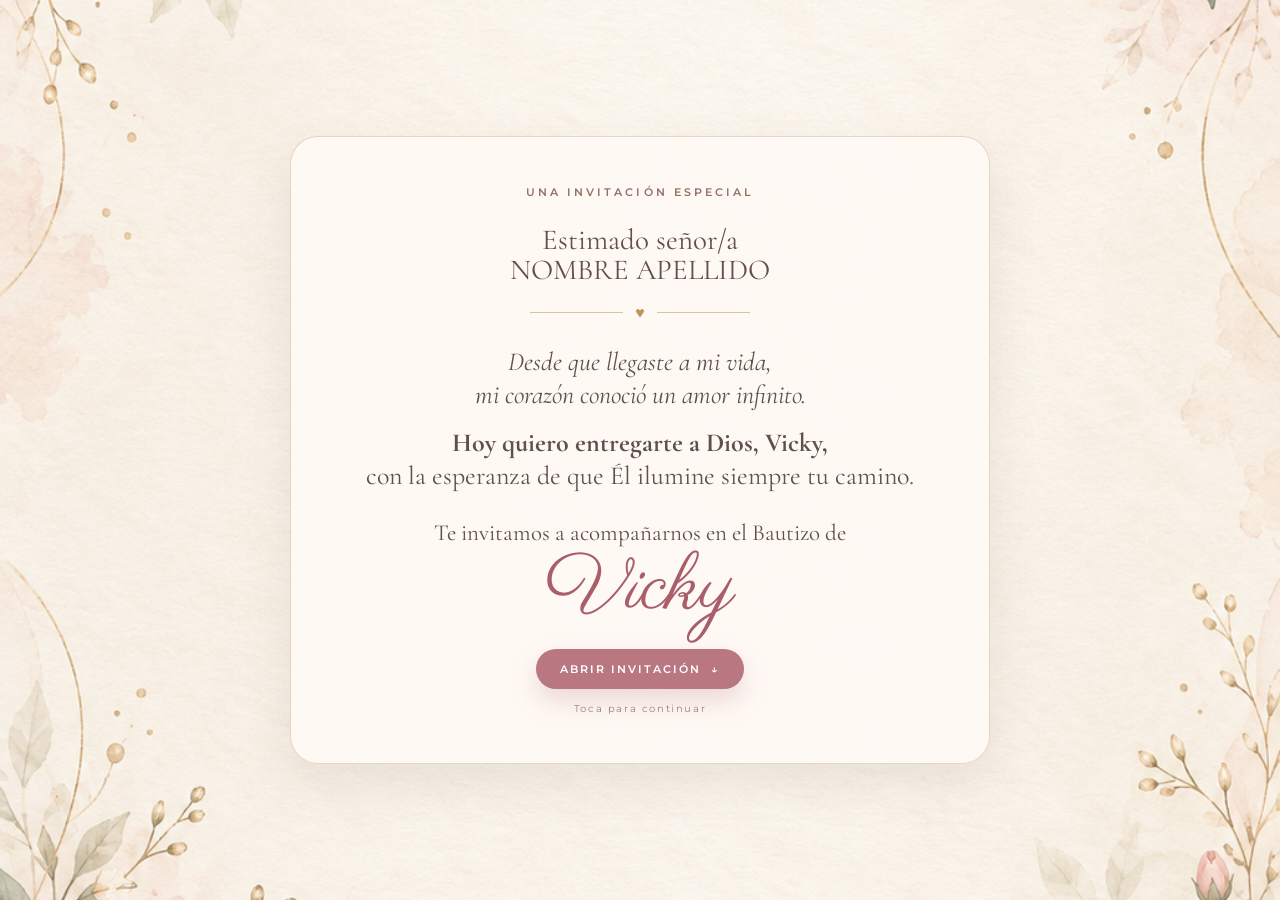
==== index.html @ c5d6d27b "Add files via upload" ====
<!DOCTYPE html>
<html lang="es">
<head>
  <meta charset="UTF-8" />
  <meta name="viewport" content="width=device-width, initial-scale=1, viewport-fit=cover" />
  <meta name="theme-color" content="#fbf7f2" />
  <meta name="description" content="Invitación digital al bautizo de Vicky" />
  <title>Bautizo de Vicky</title>
  <link rel="preconnect" href="https://fonts.googleapis.com">
  <link rel="preconnect" href="https://fonts.gstatic.com" crossorigin>
  <link href="https://fonts.googleapis.com/css2?family=Cormorant+Garamond:wght@400;500;600;700&family=Montserrat:wght@400;500;600&family=Parisienne&display=swap" rel="stylesheet">
  <link rel="stylesheet" href="styles.css" />
</head>
<body>
  <div class="opening" id="opening">
    <div class="opening__card">
      <p class="eyebrow">UNA INVITACIÓN ESPECIAL</p>
      <p class="opening__recipient"><span id="greeting">Estimado señor/a</span><br><span id="recipientName">NOMBRE APELLIDO</span></p>
      <div class="opening__divider"><span></span><b>♥</b><span></span></div>
      <p class="opening__quote opening__quote--italic">Desde que llegaste a mi vida,<br>mi corazón conoció un amor infinito.</p>
      <p class="opening__quote"><strong>Hoy quiero entregarte a Dios, Vicky,</strong><br>con la esperanza de que Él ilumine siempre tu camino.</p>
      <p class="opening__invite">Te invitamos a acompañarnos en el Bautizo de</p>
      <h1 class="script opening__name">Vicky</h1>
      <button id="openInvite" class="primary-btn">ABRIR INVITACIÓN <span>↓</span></button>
      <p class="opening__hint">Toca para continuar</p>
    </div>
  </div>

  <div class="page is-hidden" id="page" aria-hidden="true">
    <section class="hero section-bg section-bg--one">
      <div class="hero__inner">
        <div class="hero__copy reveal">
          <p class="eyebrow">UN MOMENTO · LLENO DE AMOR</p>
          <h2 class="script hero__name">Vicky</h2>
          <div class="ornament-line"><span></span><b>SU BAUTIZO</b><span></span></div>
          <div class="hero__message">
            <p class="hero__poem hero__poem--italic">La vida está hecha de pequeños instantes,<br>pero algunos se quedan para siempre en el corazón.</p>
            <p class="hero__poem">Hoy queremos guardar uno de ellos junto a las personas<br class="desktop-only"> que hacen más bonito nuestro camino.</p>
            <p class="hero__poem hero__poem--strong"><strong>Acompáñanos a</strong> ser parte de un recuerdo que atesoraremos toda la vida.</p>
          </div>
          <a class="text-link" href="#evento">DESCUBRIR LA INVITACIÓN <span>↓</span></a>
        </div>
        <div class="hero__photo reveal reveal--delay">
          <div class="hero__photo-frame">
            <img src="assets/vicky.png" alt="Vicky" />
          </div>
          <div class="hero__ring" aria-hidden="true"></div>
        </div>
      </div>
    </section>

    <section id="evento" class="section date-section reveal">
      <div class="date-grid">
        <div class="date-panel">
          <p class="eyebrow">FECHA DEL EVENTO</p>
          <p class="date-weekday">SÁBADO</p>
          <div class="date-number">19</div>
          <p class="date-month">SEPTIEMBRE 2026</p>
        </div>
        <div class="date-separator" aria-hidden="true"></div>
        <div class="date-panel date-panel--time">
          <p class="eyebrow">HORA</p>
          <p class="date-weekday">A LAS</p>
          <div class="time-number">15:30</div>
          <p class="date-month">HORAS</p>
        </div>
        <div class="faith-note">
          <div class="dove" aria-hidden="true">✦</div>
          <p>UN DÍA PARA CELEBRAR</p>
          <span>su llegada a la fe</span>
        </div>
      </div>
    </section>

    <section class="section locations reveal">
      <div class="section-heading">
        <p class="eyebrow">EL MOMENTO</p>
        <h2 class="script section-script">Con cariño</h2>
      </div>
      <div class="location-grid">
        <article class="info-card">
          <div class="card-icon">⌂</div>
          <p class="eyebrow">CEREMONIA</p>
          <h3>Iglesia Católica Santa Anita - Barrionuevo</h3>
          <p>Barrionuevo, Av Serapio Japerabi</p>
          <a class="soft-btn" href="https://maps.app.goo.gl/tLtWJHdhfMeu6ynH6" target="_blank" rel="noopener noreferrer">VER EN MAPS ↗</a>
        </article>
        <article class="info-card">
          <div class="card-icon">✧</div>
          <p class="eyebrow">RECEPCIÓN</p>
          <h3>Recepciones Abigail</h3>
          <p>Av. Mariscal Sucre y Caranqui Oe6-110</p>
          <a class="soft-btn" href="https://maps.app.goo.gl/ReAGVzxAZia5ZcjC8" target="_blank" rel="noopener noreferrer">VER EN MAPS ↗</a>
        </article>
      </div>
    </section>

    <section class="section family section-bg section-bg--two reveal">
      <div class="family-heading">
        <p class="eyebrow">CON AMOR</p>
        <h2 class="script section-script">Nuestra familia</h2>
      </div>
      <div class="family-grid">
        <div class="family-card">
          <p class="eyebrow">FAMILIA</p>
          <div class="family-list">
            <p><span>Papito</span> Paco</p>
            <p><span>Mamita</span> Margarita</p>
            <p><span>Mamá</span> Fernanda</p>
          </div>
        </div>
        <div class="family-center" aria-hidden="true"><span>♥</span></div>
        <div class="family-card">
          <p class="eyebrow">PADRINOS</p>
          <div class="family-list family-list--center">
            <p>Daniel Espinoza</p>
            <p>Verónica del Castillo</p>
          </div>
        </div>
      </div>
    </section>

    <section class="section rsvp reveal">
      <div class="rsvp-card">
        <p class="eyebrow">♥ &nbsp; ¿NOS ACOMPAÑAS?</p>
        <h2>Te esperamos con mucho cariño.</h2>
        <a id="whatsappLink" class="primary-btn primary-btn--large" target="_blank" rel="noopener noreferrer">CONFIRMAR ASISTENCIA <span>↗</span></a>
      </div>
    </section>

    <section class="section-bg section-bg--three closing reveal">
      <div class="closing__content">
        <p class="eyebrow">CON TODO NUESTRO AMOR</p>
        <h2 class="script closing__title">Gracias</h2>
        <p class="closing__copy">por estar, por acompañarnos<br>y por ser parte de este momento tan especial.</p>
        <p class="closing__copy">Su presencia hará que este día<br>sea aún más bonito e inolvidable.</p>
        <div class="closing__signature"><strong>Con todo nuestro amor,</strong><br><span>Vicky y su familia</span> 🤍</div>
      </div>
    </section>
  </div>

  <script src="script.js"></script>
</body>
</html>
---- styles.css ----
:root{
  --cream:#faf6f1;
  --paper:#fffdf9;
  --ink:#5f504b;
  --muted:#9a7d74;
  --rose:#a85f69;
  --gold:#bd9658;
  --line:rgba(139,105,85,.25);
  --pink:#f7e9e7;
  --shadow:0 20px 50px rgba(103,74,57,.11);
}
*{box-sizing:border-box}
html{scroll-behavior:smooth}
body{margin:0;background:var(--cream);color:var(--ink);font-family:'Montserrat',sans-serif}
button,a{font:inherit}
a{text-decoration:none;color:inherit}
.is-hidden{display:none}
.script{font-family:'Parisienne',cursive;font-weight:400;color:var(--rose)}
.eyebrow{margin:0;text-align:center;letter-spacing:.28em;font-size:11px;font-weight:600;color:#927267}

.opening{min-height:100svh;background:linear-gradient(rgba(255,250,245,.18),rgba(255,250,245,.18)),url('assets/fondo-1.png') center/cover no-repeat;display:grid;place-items:center;padding:20px;position:relative;overflow:hidden}
.opening__card{width:min(92vw,700px);background:rgba(255,250,245,.90);border:1px solid rgba(182,144,109,.34);box-shadow:var(--shadow);backdrop-filter:blur(5px);padding:42px 24px 34px;border-radius:28px;text-align:center;position:relative}
.opening__recipient{font-family:'Cormorant Garamond',serif;font-size:25px;line-height:1.06;margin:26px 0 10px;color:#654f49}
.opening__divider{display:flex;gap:12px;align-items:center;justify-content:center;margin:17px auto 23px;max-width:220px;color:var(--gold)}
.opening__divider span{height:1px;background:var(--gold);opacity:.55;flex:1}.opening__divider b{font-weight:500;font-size:16px}
.opening__quote{font-family:'Cormorant Garamond',serif;font-size:22px;line-height:1.28;margin:14px auto;max-width:560px}.opening__quote--italic{font-style:italic}
.opening__invite{font-family:'Cormorant Garamond',serif;font-size:23px;margin:27px auto 4px}.opening__name{font-size:78px;margin:0 0 20px;line-height:1}
.primary-btn{display:inline-flex;gap:10px;align-items:center;justify-content:center;border:0;background:#b97782;color:white;padding:13px 24px;border-radius:999px;letter-spacing:.18em;font-size:11px;font-weight:600;cursor:pointer;box-shadow:0 12px 26px rgba(169,95,105,.22);transition:transform .2s,box-shadow .2s}
.primary-btn:hover{transform:translateY(-2px);box-shadow:0 14px 30px rgba(169,95,105,.28)}
.primary-btn--large{padding:14px 26px}.opening__hint{margin:13px 0 0;font-size:10px;letter-spacing:.16em;color:#9e8178}

.page{width:100%;overflow:hidden}.section{position:relative}.section-bg{position:relative;background-repeat:no-repeat;background-position:center;background-size:cover;background-attachment:scroll}
.section-bg--one{background-image:linear-gradient(rgba(255,251,248,.28),rgba(255,251,248,.28)),url('assets/fondo-1.png')}
.section-bg--two{background-image:linear-gradient(rgba(255,250,247,.18),rgba(255,250,247,.18)),url('assets/fondo-2.png')}
.section-bg--three{background-image:linear-gradient(rgba(255,250,247,.10),rgba(255,250,247,.10)),url('assets/fondo-3.png')}

.hero{min-height:100svh;padding:64px 20px 70px;display:flex;align-items:center}.hero__inner{width:min(1120px,100%);margin:auto;display:grid;grid-template-columns:1fr;gap:22px;align-items:center}.hero__copy{text-align:center;padding:8px 8px 0}.hero__name{font-size:98px;line-height:.92;margin:8px 0 2px}.ornament-line{display:flex;gap:12px;justify-content:center;align-items:center;max-width:360px;margin:0 auto 18px;color:var(--gold);font-size:12px;letter-spacing:.3em}.ornament-line span{width:70px;height:1px;background:var(--gold);opacity:.65}.hero__message{max-width:760px;margin:0 auto}.hero__poem{font-family:'Cormorant Garamond',serif;font-size:24px;line-height:1.28;margin:12px 0}.hero__poem--italic{font-style:italic}.hero__poem--strong{font-size:23px;margin-top:18px}.text-link{display:inline-block;margin-top:20px;font-size:10px;letter-spacing:.2em;color:#8c6f64;border-bottom:1px solid rgba(140,111,100,.35);padding-bottom:8px}
.hero__photo{display:flex;justify-content:center;position:relative;padding:0 0 2px}.hero__photo-frame{width:min(62vw,320px);aspect-ratio:3/4.05;border-radius:50% 50% 46% 46%;padding:8px;background:rgba(255,250,246,.95);border:1px solid rgba(187,148,94,.5);box-shadow:0 16px 38px rgba(103,74,57,.13);overflow:hidden;position:relative;z-index:2}.hero__photo-frame img{width:100%;height:100%;object-fit:cover;object-position:center top;border-radius:50% 50% 45% 45%}.hero__ring{position:absolute;width:calc(min(62vw,320px) + 18px);aspect-ratio:3/4.05;border:1px solid rgba(189,150,88,.78);border-radius:50% 50% 46% 46%;transform:rotate(4deg);top:-3px;z-index:1}

.date-section{background:#fffdfb;padding:64px 22px 68px}.date-grid{width:min(1120px,100%);margin:auto;display:grid;grid-template-columns:1fr;gap:26px;text-align:center;align-items:center}.date-panel{padding:4px 0}.date-weekday{margin:16px 0 4px;font-size:12px;letter-spacing:.25em}.date-number,.time-number{font-family:'Cormorant Garamond',serif;font-size:82px;line-height:.9;color:#6e5b56}.time-number{font-size:60px}.date-month{font-size:12px;letter-spacing:.22em;font-weight:600;margin:10px 0}.date-separator{height:1px;width:120px;background:var(--line);margin:auto}.faith-note{padding-top:4px}.dove{font-size:31px;color:var(--gold);margin-bottom:8px}.faith-note p{margin:0;letter-spacing:.23em;font-size:11px}.faith-note span{display:block;font-family:'Cormorant Garamond',serif;font-style:italic;font-size:18px;margin-top:7px}

.locations{padding:68px 20px 78px;background:var(--pink)}.section-heading{margin-bottom:24px}.section-script{font-size:62px;text-align:center;margin:6px 0 0}.location-grid{display:grid;grid-template-columns:1fr;gap:16px;max-width:920px;margin:auto}.info-card{background:rgba(255,253,249,.92);border:1px solid rgba(139,105,85,.20);box-shadow:var(--shadow);border-radius:22px;padding:25px 20px;text-align:center}.card-icon{font-size:26px;color:var(--gold);margin-bottom:7px}.info-card h3{font-family:'Cormorant Garamond',serif;font-size:29px;line-height:1.08;margin:9px auto 8px;max-width:520px}.info-card>p:not(.eyebrow){font-family:'Cormorant Garamond',serif;font-size:20px;margin:0 auto 16px;max-width:520px}.soft-btn{display:inline-flex;padding:10px 17px;border-radius:999px;background:#edd4d3;color:#885f5b;font-size:10px;letter-spacing:.14em;font-weight:600}

.family{padding:74px 20px 82px}.family-heading{margin-bottom:24px}.family-grid{max-width:900px;margin:auto;display:grid;grid-template-columns:1fr;gap:18px;align-items:center}.family-card{background:rgba(255,250,246,.78);border:1px solid rgba(139,105,85,.18);border-radius:22px;padding:25px 20px;text-align:center}.family-list{margin-top:15px;font-family:'Cormorant Garamond',serif;font-size:24px;line-height:1.22}.family-list p{margin:7px}.family-list span{font-style:italic;color:#8c6d65}.family-center{display:none;text-align:center;color:var(--rose);font-size:28px}

.rsvp{padding:54px 20px;background:#fffdfb}.rsvp-card{width:min(720px,100%);margin:auto;background:var(--pink);border:1px solid rgba(180,132,125,.20);border-radius:24px;padding:32px 20px;text-align:center;box-shadow:none}.rsvp-card h2{font-family:'Cormorant Garamond',serif;font-size:34px;font-weight:500;margin:13px 0 21px}.rsvp-card .primary-btn{background:#ad6b75}

.closing{min-height:100svh;display:grid;place-items:center;text-align:center;padding:82px 22px 190px;background:#fbf6f1;position:relative;overflow:hidden}
.closing::before{content:"";position:absolute;left:0;right:0;bottom:0;height:32%;background-image:linear-gradient(to bottom,rgba(251,246,241,1) 0%,rgba(251,246,241,.45) 24%,rgba(251,246,241,.05) 55%),url('assets/fondo-3.png');background-repeat:no-repeat;background-position:center bottom;background-size:100% auto;pointer-events:none;z-index:0}
.closing::after{content:"";position:absolute;left:0;right:0;bottom:0;height:23%;background:linear-gradient(to top,rgba(251,246,241,.14),rgba(251,246,241,0));pointer-events:none;z-index:1}.closing__content{width:min(720px,100%);position:relative;z-index:2;transform:translateY(-2vh)}.closing__title{font-size:112px;line-height:.9;margin:18px 0 25px}.closing__copy{font-family:'Cormorant Garamond',serif;font-size:27px;line-height:1.24;font-style:italic;margin:20px 0}.closing__signature{margin-top:34px;font-family:'Cormorant Garamond',serif;font-size:24px;line-height:1.25}.closing__signature strong{font-weight:600}.closing__signature span{font-family:'Parisienne',cursive;font-size:42px;color:var(--rose)}

.reveal{opacity:0;transform:translateY(18px);transition:opacity .75s ease,transform .75s ease}.reveal.reveal--delay{transition-delay:.12s}.reveal.visible{opacity:1;transform:none}

@media(min-width:760px){
  .opening__card{padding:48px 50px}.opening__recipient{font-size:29px}.opening__quote{font-size:26px}
  .hero{padding:78px 34px 88px}.hero__inner{grid-template-columns:1.08fr .92fr;gap:48px}.hero__copy{text-align:left;padding-left:7%}.hero__copy .eyebrow{text-align:left}.ornament-line{justify-content:flex-start;margin-left:0}.hero__name{font-size:118px}.hero__poem{font-size:24px}.hero__photo-frame{width:min(34vw,360px)}.hero__ring{width:calc(min(34vw,360px) + 20px)}
  .date-grid{grid-template-columns:1fr 1px 1fr 1fr;gap:24px}.date-separator{height:110px;width:1px}.date-panel--time{padding-left:24px}.faith-note{border-left:1px solid var(--line);padding-left:28px}
  .location-grid{grid-template-columns:1fr 1fr}.family-grid{grid-template-columns:1fr 70px 1fr}.family-center{display:block}.closing__copy{font-size:29px}
}
@media(min-width:1000px){.hero__inner{grid-template-columns:1.05fr .95fr}.locations{padding:86px 40px 92px}.family{padding:86px 40px 94px}.rsvp{padding:64px 40px}}
@media(max-width:420px){
  .opening__card{padding:32px 16px 26px}.opening__recipient{font-size:21px}.opening__quote{font-size:20px}.opening__invite{font-size:21px}.opening__name{font-size:68px}
  .hero{padding:50px 16px 64px}.hero__name{font-size:79px}.hero__poem{font-size:20px}.hero__poem--strong{font-size:19px}.text-link{margin-top:18px}.hero__photo-frame{width:250px}.hero__ring{width:268px}
  .date-section{padding:56px 18px 62px}.date-number{font-size:76px}.time-number{font-size:56px}.date-grid{gap:20px}.date-separator{width:90px}.faith-note{padding-top:0}
  .locations{padding:58px 16px 68px}.section-script{font-size:58px}.info-card{padding:23px 16px}.info-card h3{font-size:27px}.info-card>p:not(.eyebrow){font-size:19px}
  .family{padding:64px 16px 72px}.family-list{font-size:22px}
  .rsvp{padding:44px 16px}.rsvp-card{padding:28px 16px;border-radius:22px}.rsvp-card h2{font-size:31px}
  .closing{padding:74px 20px 210px}.closing::before{height:29%;background-size:120% auto}.closing::after{height:18%}.closing__content{transform:translateY(-4vh)}.closing__title{font-size:88px}.closing__copy{font-size:22px;line-height:1.28;margin:18px 0}.closing__signature{font-size:22px;margin-top:26px}.closing__signature span{font-size:37px}
}
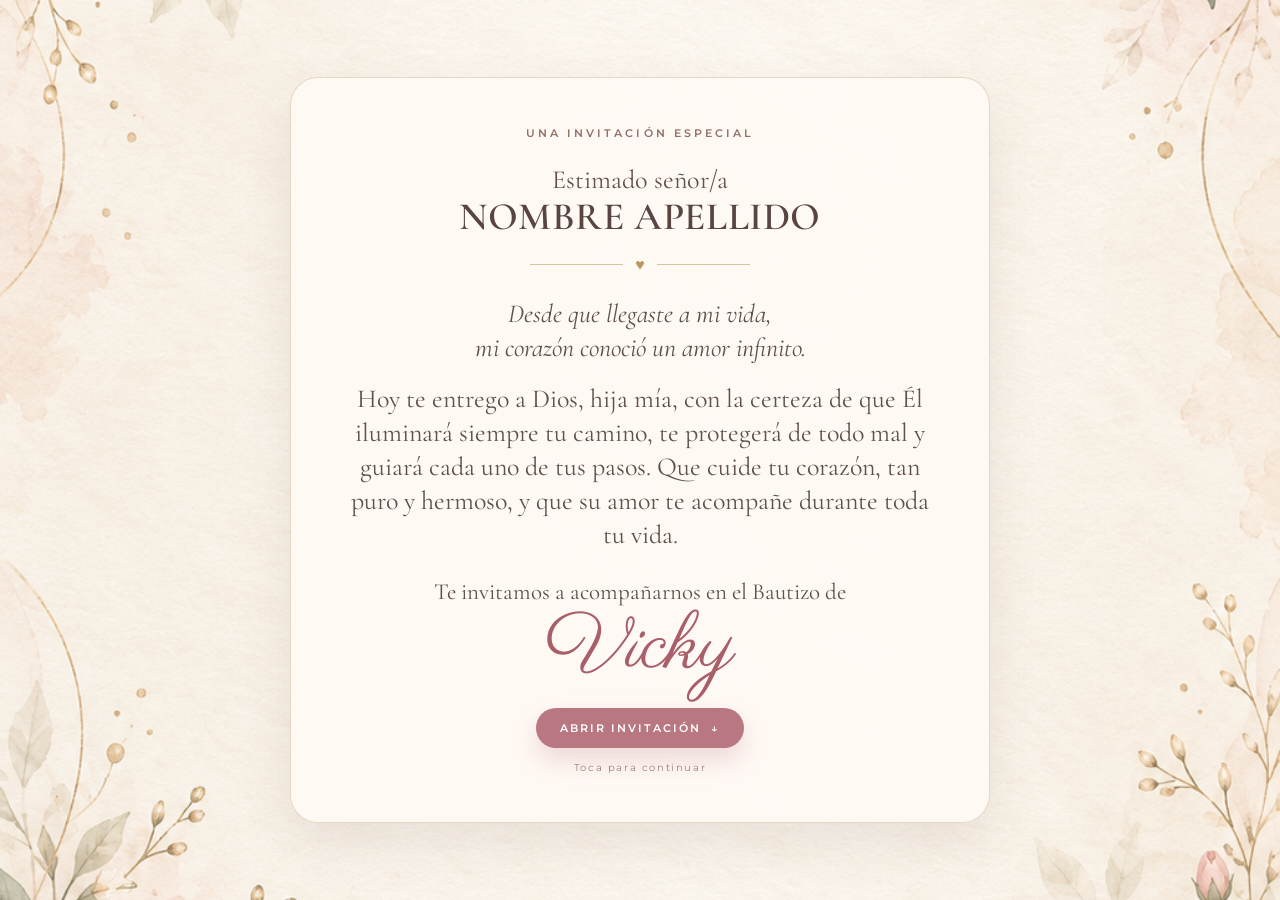
==== commit dfef561d: "Add files via upload" ====
--- a/index.html
+++ b/index.html
@@ -15,10 +15,10 @@
   <div class="opening" id="opening">
     <div class="opening__card">
       <p class="eyebrow">UNA INVITACIÓN ESPECIAL</p>
-      <p class="opening__recipient"><span id="greeting">Estimado señor/a</span><br><span id="recipientName">NOMBRE APELLIDO</span></p>
+      <p class="opening__recipient"><span id="greeting" class="opening__greeting">Estimado señor/a</span><span id="recipientName" class="opening__recipient-name">NOMBRE APELLIDO</span></p>
       <div class="opening__divider"><span></span><b>♥</b><span></span></div>
       <p class="opening__quote opening__quote--italic">Desde que llegaste a mi vida,<br>mi corazón conoció un amor infinito.</p>
-      <p class="opening__quote"><strong>Hoy quiero entregarte a Dios, Vicky,</strong><br>con la esperanza de que Él ilumine siempre tu camino.</p>
+      <p class="opening__quote opening__quote--dedication">Hoy te entrego a Dios, hija mía, con la certeza de que Él iluminará siempre tu camino, te protegerá de todo mal y guiará cada uno de tus pasos. Que cuide tu corazón, tan puro y hermoso, y que su amor te acompañe durante toda tu vida.</p>
       <p class="opening__invite">Te invitamos a acompañarnos en el Bautizo de</p>
       <h1 class="script opening__name">Vicky</h1>
       <button id="openInvite" class="primary-btn">ABRIR INVITACIÓN <span>↓</span></button>
@@ -35,7 +35,7 @@
           <div class="ornament-line"><span></span><b>SU BAUTIZO</b><span></span></div>
           <div class="hero__message">
             <p class="hero__poem hero__poem--italic">La vida está hecha de pequeños instantes,<br>pero algunos se quedan para siempre en el corazón.</p>
-            <p class="hero__poem">Hoy queremos guardar uno de ellos junto a las personas<br class="desktop-only"> que hacen más bonito nuestro camino.</p>
+            <p class="hero__poem">Hoy queremos guardar uno de ellos junto a las personas que hacen más bonito nuestro camino.</p>
             <p class="hero__poem hero__poem--strong"><strong>Acompáñanos a</strong> ser parte de un recuerdo que atesoraremos toda la vida.</p>
           </div>
           <a class="text-link" href="#evento">DESCUBRIR LA INVITACIÓN <span>↓</span></a>
@@ -106,7 +106,7 @@
           <div class="family-list">
             <p><span>Papito</span> Paco</p>
             <p><span>Mamita</span> Margarita</p>
-            <p><span>Mamá</span> Fernanda</p>
+            <p><span>Mami</span> Fernanda</p>
           </div>
         </div>
         <div class="family-center" aria-hidden="true"><span>♥</span></div>
@@ -114,7 +114,7 @@
           <p class="eyebrow">PADRINOS</p>
           <div class="family-list family-list--center">
             <p>Daniel Espinoza</p>
-            <p>Verónica del Castillo</p>
+            <p>Verónica Del Castillo</p>
           </div>
         </div>
       </div>
--- a/styles.css
+++ b/styles.css
@@ -20,10 +20,10 @@
 
 .opening{min-height:100svh;background:linear-gradient(rgba(255,250,245,.18),rgba(255,250,245,.18)),url('assets/fondo-1.png') center/cover no-repeat;display:grid;place-items:center;padding:20px;position:relative;overflow:hidden}
 .opening__card{width:min(92vw,700px);background:rgba(255,250,245,.90);border:1px solid rgba(182,144,109,.34);box-shadow:var(--shadow);backdrop-filter:blur(5px);padding:42px 24px 34px;border-radius:28px;text-align:center;position:relative}
-.opening__recipient{font-family:'Cormorant Garamond',serif;font-size:25px;line-height:1.06;margin:26px 0 10px;color:#654f49}
+.opening__recipient{font-family:'Cormorant Garamond',serif;font-size:25px;line-height:1.08;margin:26px 0 10px;color:#654f49;display:flex;flex-direction:column;align-items:center;gap:2px}.opening__greeting{font-size:.9em}.opening__recipient-name{font-size:1.28em;font-weight:600;letter-spacing:.015em;color:#584540}
 .opening__divider{display:flex;gap:12px;align-items:center;justify-content:center;margin:17px auto 23px;max-width:220px;color:var(--gold)}
 .opening__divider span{height:1px;background:var(--gold);opacity:.55;flex:1}.opening__divider b{font-weight:500;font-size:16px}
-.opening__quote{font-family:'Cormorant Garamond',serif;font-size:22px;line-height:1.28;margin:14px auto;max-width:560px}.opening__quote--italic{font-style:italic}
+.opening__quote{font-family:'Cormorant Garamond',serif;font-size:22px;line-height:1.3;margin:14px auto;max-width:590px}.opening__quote--italic{font-style:italic}.opening__quote--dedication{margin-top:18px}
 .opening__invite{font-family:'Cormorant Garamond',serif;font-size:23px;margin:27px auto 4px}.opening__name{font-size:78px;margin:0 0 20px;line-height:1}
 .primary-btn{display:inline-flex;gap:10px;align-items:center;justify-content:center;border:0;background:#b97782;color:white;padding:13px 24px;border-radius:999px;letter-spacing:.18em;font-size:11px;font-weight:600;cursor:pointer;box-shadow:0 12px 26px rgba(169,95,105,.22);transition:transform .2s,box-shadow .2s}
 .primary-btn:hover{transform:translateY(-2px);box-shadow:0 14px 30px rgba(169,95,105,.28)}
@@ -34,7 +34,7 @@
 .section-bg--two{background-image:linear-gradient(rgba(255,250,247,.18),rgba(255,250,247,.18)),url('assets/fondo-2.png')}
 .section-bg--three{background-image:linear-gradient(rgba(255,250,247,.10),rgba(255,250,247,.10)),url('assets/fondo-3.png')}
 
-.hero{min-height:100svh;padding:64px 20px 70px;display:flex;align-items:center}.hero__inner{width:min(1120px,100%);margin:auto;display:grid;grid-template-columns:1fr;gap:22px;align-items:center}.hero__copy{text-align:center;padding:8px 8px 0}.hero__name{font-size:98px;line-height:.92;margin:8px 0 2px}.ornament-line{display:flex;gap:12px;justify-content:center;align-items:center;max-width:360px;margin:0 auto 18px;color:var(--gold);font-size:12px;letter-spacing:.3em}.ornament-line span{width:70px;height:1px;background:var(--gold);opacity:.65}.hero__message{max-width:760px;margin:0 auto}.hero__poem{font-family:'Cormorant Garamond',serif;font-size:24px;line-height:1.28;margin:12px 0}.hero__poem--italic{font-style:italic}.hero__poem--strong{font-size:23px;margin-top:18px}.text-link{display:inline-block;margin-top:20px;font-size:10px;letter-spacing:.2em;color:#8c6f64;border-bottom:1px solid rgba(140,111,100,.35);padding-bottom:8px}
+.hero{min-height:100svh;padding:64px 20px 70px;display:flex;align-items:center}.hero__inner{width:min(1120px,100%);margin:auto;display:grid;grid-template-columns:1fr;gap:22px;align-items:center}.hero__copy{text-align:center;padding:8px 8px 0}.hero__name{font-size:98px;line-height:.92;margin:8px 0 2px}.ornament-line{display:flex;gap:12px;justify-content:center;align-items:center;max-width:360px;margin:0 auto 18px;color:var(--gold);font-size:12px;letter-spacing:.3em}.ornament-line span{width:70px;height:1px;background:var(--gold);opacity:.65}.hero__message{max-width:760px;margin:0 auto}.hero__poem{font-family:'Cormorant Garamond',serif;font-size:24px;line-height:1.32;margin:12px 0}.hero__poem--italic{font-style:italic}.hero__poem--strong{font-size:23px;margin-top:18px}.hero__message{padding:0 4px}.text-link{display:inline-block;margin-top:20px;font-size:10px;letter-spacing:.2em;color:#8c6f64;border-bottom:1px solid rgba(140,111,100,.35);padding-bottom:8px}
 .hero__photo{display:flex;justify-content:center;position:relative;padding:0 0 2px}.hero__photo-frame{width:min(62vw,320px);aspect-ratio:3/4.05;border-radius:50% 50% 46% 46%;padding:8px;background:rgba(255,250,246,.95);border:1px solid rgba(187,148,94,.5);box-shadow:0 16px 38px rgba(103,74,57,.13);overflow:hidden;position:relative;z-index:2}.hero__photo-frame img{width:100%;height:100%;object-fit:cover;object-position:center top;border-radius:50% 50% 45% 45%}.hero__ring{position:absolute;width:calc(min(62vw,320px) + 18px);aspect-ratio:3/4.05;border:1px solid rgba(189,150,88,.78);border-radius:50% 50% 46% 46%;transform:rotate(4deg);top:-3px;z-index:1}
 
 .date-section{background:#fffdfb;padding:64px 22px 68px}.date-grid{width:min(1120px,100%);margin:auto;display:grid;grid-template-columns:1fr;gap:26px;text-align:center;align-items:center}.date-panel{padding:4px 0}.date-weekday{margin:16px 0 4px;font-size:12px;letter-spacing:.25em}.date-number,.time-number{font-family:'Cormorant Garamond',serif;font-size:82px;line-height:.9;color:#6e5b56}.time-number{font-size:60px}.date-month{font-size:12px;letter-spacing:.22em;font-weight:600;margin:10px 0}.date-separator{height:1px;width:120px;background:var(--line);margin:auto}.faith-note{padding-top:4px}.dove{font-size:31px;color:var(--gold);margin-bottom:8px}.faith-note p{margin:0;letter-spacing:.23em;font-size:11px}.faith-note span{display:block;font-family:'Cormorant Garamond',serif;font-style:italic;font-size:18px;margin-top:7px}
@@ -52,14 +52,14 @@
 .reveal{opacity:0;transform:translateY(18px);transition:opacity .75s ease,transform .75s ease}.reveal.reveal--delay{transition-delay:.12s}.reveal.visible{opacity:1;transform:none}
 
 @media(min-width:760px){
-  .opening__card{padding:48px 50px}.opening__recipient{font-size:29px}.opening__quote{font-size:26px}
+  .opening__card{padding:48px 50px}.opening__recipient{font-size:29px}.opening__recipient-name{font-size:1.34em}.opening__quote{font-size:26px}.opening__quote--dedication{max-width:650px}
   .hero{padding:78px 34px 88px}.hero__inner{grid-template-columns:1.08fr .92fr;gap:48px}.hero__copy{text-align:left;padding-left:7%}.hero__copy .eyebrow{text-align:left}.ornament-line{justify-content:flex-start;margin-left:0}.hero__name{font-size:118px}.hero__poem{font-size:24px}.hero__photo-frame{width:min(34vw,360px)}.hero__ring{width:calc(min(34vw,360px) + 20px)}
   .date-grid{grid-template-columns:1fr 1px 1fr 1fr;gap:24px}.date-separator{height:110px;width:1px}.date-panel--time{padding-left:24px}.faith-note{border-left:1px solid var(--line);padding-left:28px}
   .location-grid{grid-template-columns:1fr 1fr}.family-grid{grid-template-columns:1fr 70px 1fr}.family-center{display:block}.closing__copy{font-size:29px}
 }
 @media(min-width:1000px){.hero__inner{grid-template-columns:1.05fr .95fr}.locations{padding:86px 40px 92px}.family{padding:86px 40px 94px}.rsvp{padding:64px 40px}}
 @media(max-width:420px){
-  .opening__card{padding:32px 16px 26px}.opening__recipient{font-size:21px}.opening__quote{font-size:20px}.opening__invite{font-size:21px}.opening__name{font-size:68px}
+  .opening__card{padding:32px 16px 26px}.opening__recipient{font-size:21px}.opening__recipient-name{font-size:1.3em}.opening__greeting{font-size:.88em}.opening__quote{font-size:20px;line-height:1.28}.opening__quote--dedication{font-size:19.5px;line-height:1.3}.opening__invite{font-size:21px}.opening__name{font-size:68px}
   .hero{padding:50px 16px 64px}.hero__name{font-size:79px}.hero__poem{font-size:20px}.hero__poem--strong{font-size:19px}.text-link{margin-top:18px}.hero__photo-frame{width:250px}.hero__ring{width:268px}
   .date-section{padding:56px 18px 62px}.date-number{font-size:76px}.time-number{font-size:56px}.date-grid{gap:20px}.date-separator{width:90px}.faith-note{padding-top:0}
   .locations{padding:58px 16px 68px}.section-script{font-size:58px}.info-card{padding:23px 16px}.info-card h3{font-size:27px}.info-card>p:not(.eyebrow){font-size:19px}
@@ -67,3 +67,5 @@
   .rsvp{padding:44px 16px}.rsvp-card{padding:28px 16px;border-radius:22px}.rsvp-card h2{font-size:31px}
   .closing{padding:74px 20px 210px}.closing::before{height:29%;background-size:120% auto}.closing::after{height:18%}.closing__content{transform:translateY(-4vh)}.closing__title{font-size:88px}.closing__copy{font-size:22px;line-height:1.28;margin:18px 0}.closing__signature{font-size:22px;margin-top:26px}.closing__signature span{font-size:37px}
 }
+
+@media(max-width:360px){.opening__quote--dedication{font-size:18px}.hero__poem{font-size:19px}.hero__poem--strong{font-size:18px}}
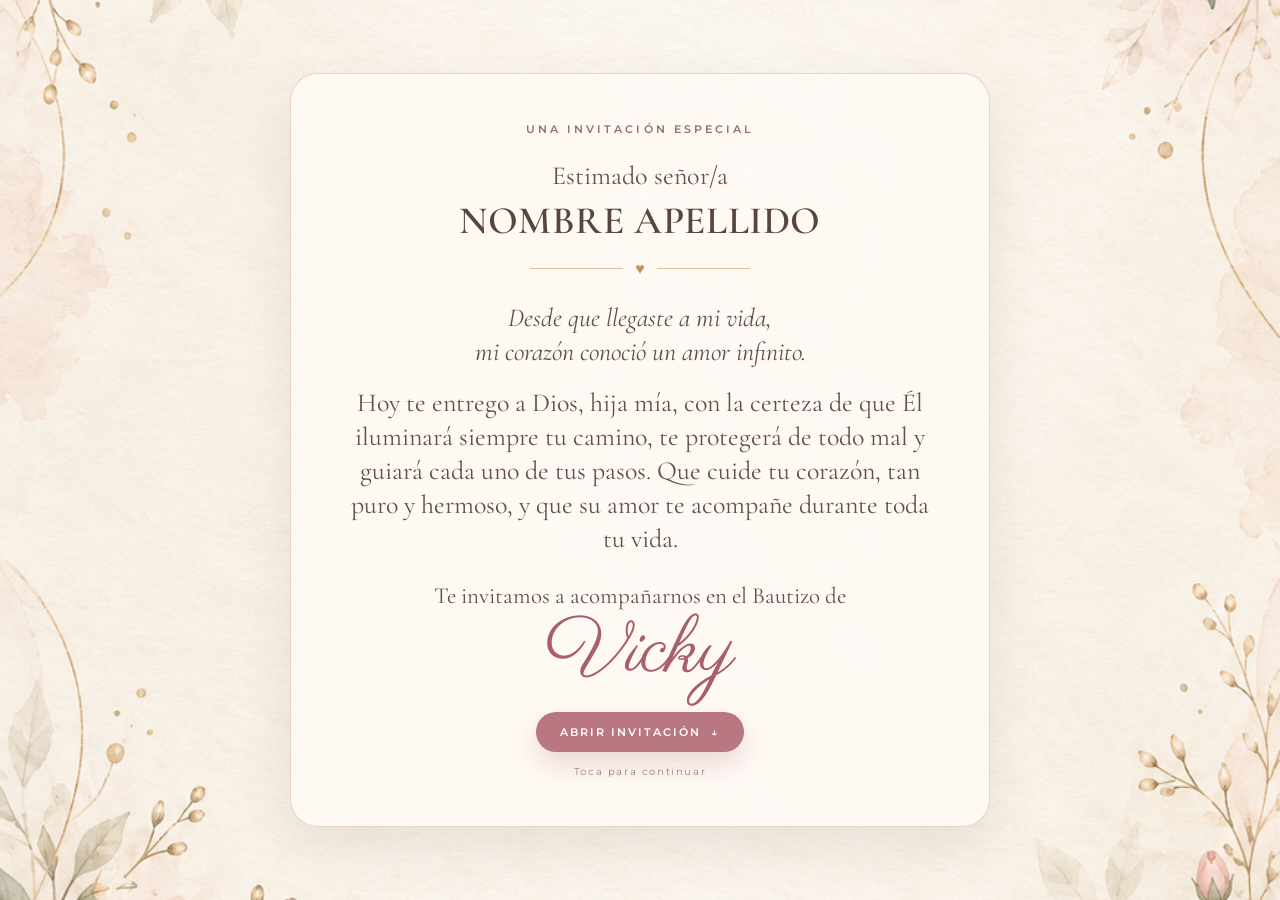
==== commit e3018f9d: "Add files via upload" ====
--- a/index.html
+++ b/index.html
@@ -15,7 +15,7 @@
   <div class="opening" id="opening">
     <div class="opening__card">
       <p class="eyebrow">UNA INVITACIÓN ESPECIAL</p>
-      <p class="opening__recipient"><span id="greeting" class="opening__greeting">Estimado señor/a</span><span id="recipientName" class="opening__recipient-name">NOMBRE APELLIDO</span></p>
+      <div class="opening__recipient"><div id="greeting" class="opening__greeting">Estimado señor/a</div><div id="recipientName" class="opening__recipient-name">NOMBRE APELLIDO</div></div>
       <div class="opening__divider"><span></span><b>♥</b><span></span></div>
       <p class="opening__quote opening__quote--italic">Desde que llegaste a mi vida,<br>mi corazón conoció un amor infinito.</p>
       <p class="opening__quote opening__quote--dedication">Hoy te entrego a Dios, hija mía, con la certeza de que Él iluminará siempre tu camino, te protegerá de todo mal y guiará cada uno de tus pasos. Que cuide tu corazón, tan puro y hermoso, y que su amor te acompañe durante toda tu vida.</p>
--- a/styles.css
+++ b/styles.css
@@ -69,3 +69,9 @@
 }
 
 @media(max-width:360px){.opening__quote--dedication{font-size:18px}.hero__poem{font-size:19px}.hero__poem--strong{font-size:18px}}
+
+/* V5: robust recipient separation for GitHub Pages */
+.opening__recipient{display:flex;flex-direction:column;align-items:center;gap:10px;}
+.opening__greeting,.opening__recipient-name{display:block;position:relative;}
+.opening__recipient-name{margin-top:0;}
+@media(max-width:420px){.opening__recipient{gap:8px;}}
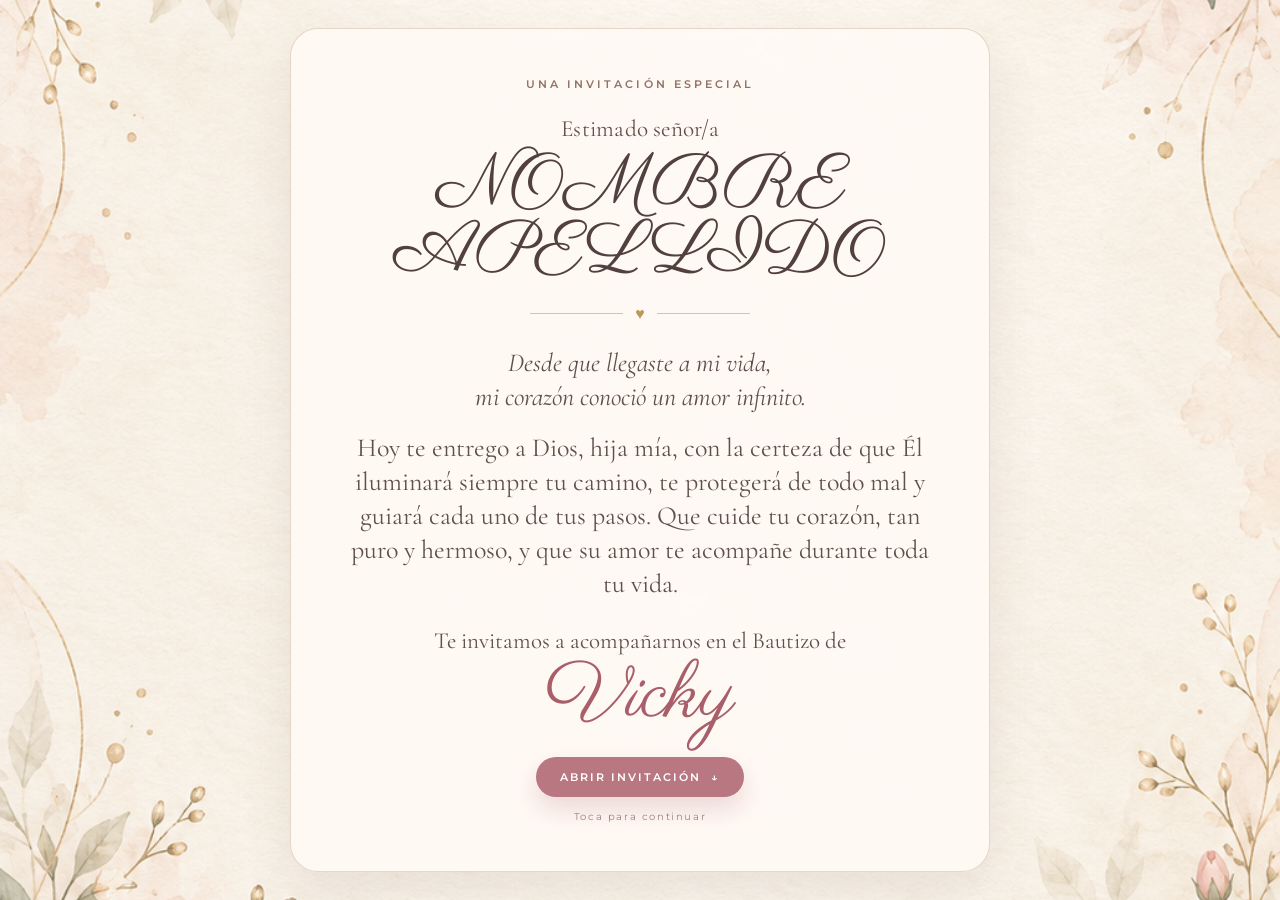
==== commit 31a3c986: "Add files via upload" ====
--- a/index.html
+++ b/index.html
@@ -15,7 +15,7 @@
   <div class="opening" id="opening">
     <div class="opening__card">
       <p class="eyebrow">UNA INVITACIÓN ESPECIAL</p>
-      <div class="opening__recipient"><div id="greeting" class="opening__greeting">Estimado señor/a</div><div id="recipientName" class="opening__recipient-name">NOMBRE APELLIDO</div></div>
+      <div class="opening__recipient"><div id="greeting" class="opening__greeting">Estimado señor/a</div><div id="recipientName" class="opening__recipient-name script">NOMBRE APELLIDO</div></div>
       <div class="opening__divider"><span></span><b>♥</b><span></span></div>
       <p class="opening__quote opening__quote--italic">Desde que llegaste a mi vida,<br>mi corazón conoció un amor infinito.</p>
       <p class="opening__quote opening__quote--dedication">Hoy te entrego a Dios, hija mía, con la certeza de que Él iluminará siempre tu camino, te protegerá de todo mal y guiará cada uno de tus pasos. Que cuide tu corazón, tan puro y hermoso, y que su amor te acompañe durante toda tu vida.</p>
--- a/styles.css
+++ b/styles.css
@@ -20,7 +20,7 @@
 
 .opening{min-height:100svh;background:linear-gradient(rgba(255,250,245,.18),rgba(255,250,245,.18)),url('assets/fondo-1.png') center/cover no-repeat;display:grid;place-items:center;padding:20px;position:relative;overflow:hidden}
 .opening__card{width:min(92vw,700px);background:rgba(255,250,245,.90);border:1px solid rgba(182,144,109,.34);box-shadow:var(--shadow);backdrop-filter:blur(5px);padding:42px 24px 34px;border-radius:28px;text-align:center;position:relative}
-.opening__recipient{font-family:'Cormorant Garamond',serif;font-size:25px;line-height:1.08;margin:26px 0 10px;color:#654f49;display:flex;flex-direction:column;align-items:center;gap:2px}.opening__greeting{font-size:.9em}.opening__recipient-name{font-size:1.28em;font-weight:600;letter-spacing:.015em;color:#584540}
+.opening__recipient{font-family:'Cormorant Garamond',serif;font-size:25px;line-height:1.08;margin:26px 0 10px;color:#654f49;display:flex;flex-direction:column;align-items:center;gap:10px}.opening__greeting{font-size:.82em;letter-spacing:.01em}.opening__recipient-name{font-family:'Parisienne',cursive;font-size:2.05em;font-weight:400;line-height:.95;letter-spacing:0;color:#5a4541;display:block}
 .opening__divider{display:flex;gap:12px;align-items:center;justify-content:center;margin:17px auto 23px;max-width:220px;color:var(--gold)}
 .opening__divider span{height:1px;background:var(--gold);opacity:.55;flex:1}.opening__divider b{font-weight:500;font-size:16px}
 .opening__quote{font-family:'Cormorant Garamond',serif;font-size:22px;line-height:1.3;margin:14px auto;max-width:590px}.opening__quote--italic{font-style:italic}.opening__quote--dedication{margin-top:18px}
@@ -52,14 +52,14 @@
 .reveal{opacity:0;transform:translateY(18px);transition:opacity .75s ease,transform .75s ease}.reveal.reveal--delay{transition-delay:.12s}.reveal.visible{opacity:1;transform:none}
 
 @media(min-width:760px){
-  .opening__card{padding:48px 50px}.opening__recipient{font-size:29px}.opening__recipient-name{font-size:1.34em}.opening__quote{font-size:26px}.opening__quote--dedication{max-width:650px}
+  .opening__card{padding:48px 50px}.opening__recipient{font-size:29px;gap:12px}.opening__greeting{font-size:.8em}.opening__recipient-name{font-size:2.45em;color:#51403d}.opening__quote{font-size:26px}.opening__quote--dedication{max-width:650px}
   .hero{padding:78px 34px 88px}.hero__inner{grid-template-columns:1.08fr .92fr;gap:48px}.hero__copy{text-align:left;padding-left:7%}.hero__copy .eyebrow{text-align:left}.ornament-line{justify-content:flex-start;margin-left:0}.hero__name{font-size:118px}.hero__poem{font-size:24px}.hero__photo-frame{width:min(34vw,360px)}.hero__ring{width:calc(min(34vw,360px) + 20px)}
   .date-grid{grid-template-columns:1fr 1px 1fr 1fr;gap:24px}.date-separator{height:110px;width:1px}.date-panel--time{padding-left:24px}.faith-note{border-left:1px solid var(--line);padding-left:28px}
   .location-grid{grid-template-columns:1fr 1fr}.family-grid{grid-template-columns:1fr 70px 1fr}.family-center{display:block}.closing__copy{font-size:29px}
 }
 @media(min-width:1000px){.hero__inner{grid-template-columns:1.05fr .95fr}.locations{padding:86px 40px 92px}.family{padding:86px 40px 94px}.rsvp{padding:64px 40px}}
 @media(max-width:420px){
-  .opening__card{padding:32px 16px 26px}.opening__recipient{font-size:21px}.opening__recipient-name{font-size:1.3em}.opening__greeting{font-size:.88em}.opening__quote{font-size:20px;line-height:1.28}.opening__quote--dedication{font-size:19.5px;line-height:1.3}.opening__invite{font-size:21px}.opening__name{font-size:68px}
+  .opening__card{padding:32px 16px 26px}.opening__recipient{font-size:21px;gap:8px}.opening__greeting{font-size:.83em}.opening__recipient-name{font-size:2.05em}.opening__quote{font-size:20px;line-height:1.28}.opening__quote--dedication{font-size:19.5px;line-height:1.3}.opening__invite{font-size:21px}.opening__name{font-size:68px}
   .hero{padding:50px 16px 64px}.hero__name{font-size:79px}.hero__poem{font-size:20px}.hero__poem--strong{font-size:19px}.text-link{margin-top:18px}.hero__photo-frame{width:250px}.hero__ring{width:268px}
   .date-section{padding:56px 18px 62px}.date-number{font-size:76px}.time-number{font-size:56px}.date-grid{gap:20px}.date-separator{width:90px}.faith-note{padding-top:0}
   .locations{padding:58px 16px 68px}.section-script{font-size:58px}.info-card{padding:23px 16px}.info-card h3{font-size:27px}.info-card>p:not(.eyebrow){font-size:19px}
@@ -70,7 +70,7 @@
 
 @media(max-width:360px){.opening__quote--dedication{font-size:18px}.hero__poem{font-size:19px}.hero__poem--strong{font-size:18px}}
 
-/* V5: robust recipient separation for GitHub Pages */
+/* Recipient layout: greeting above, script-style name below */
 .opening__recipient{display:flex;flex-direction:column;align-items:center;gap:10px;}
 .opening__greeting,.opening__recipient-name{display:block;position:relative;}
 .opening__recipient-name{margin-top:0;}
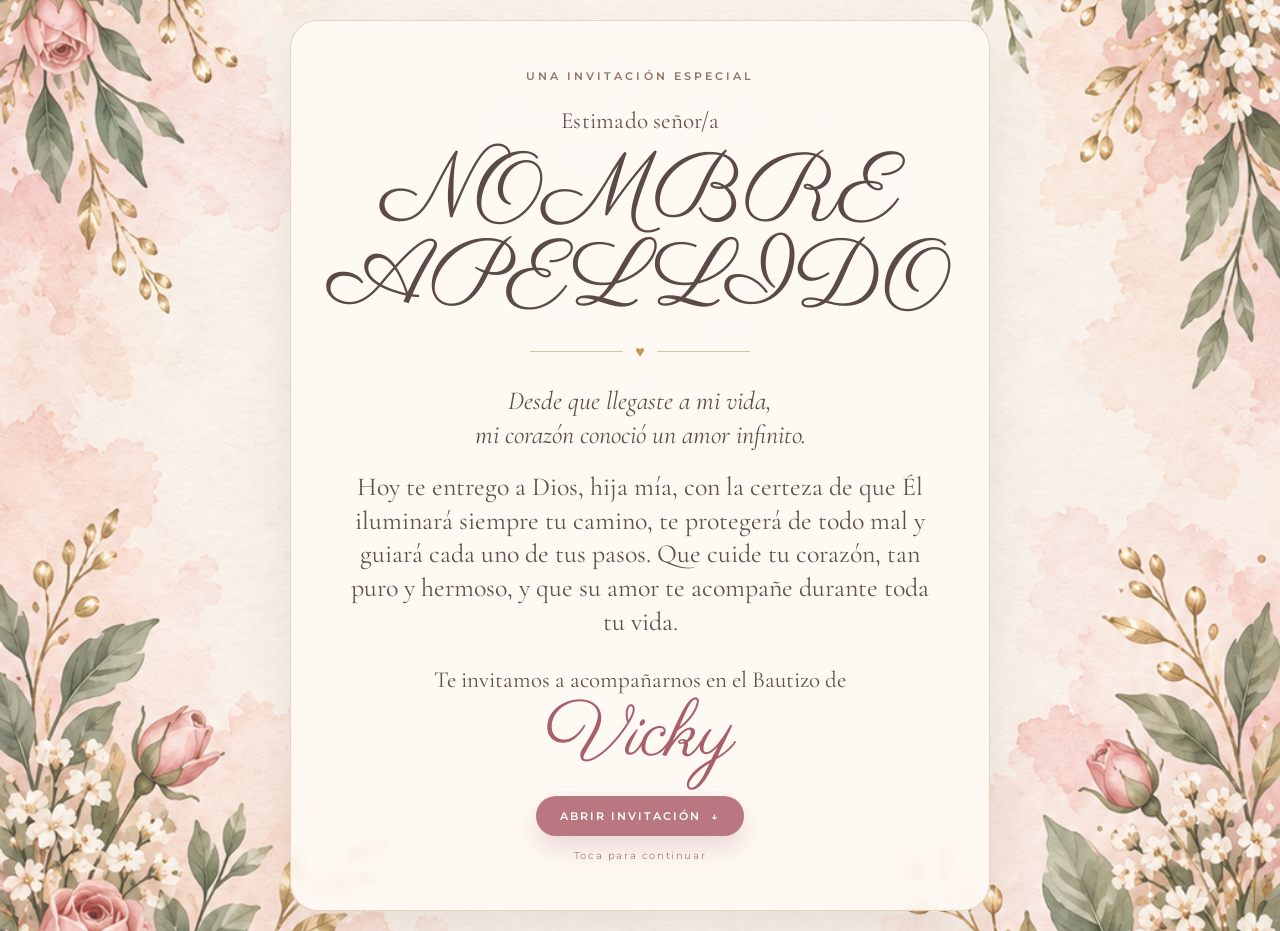
==== commit ae9d8831: "Add files via upload" ====
--- a/index.html
+++ b/index.html
@@ -139,6 +139,7 @@
     </section>
   </div>
 
+  <script src="guests.js"></script>
   <script src="script.js"></script>
 </body>
 </html>
--- a/styles.css
+++ b/styles.css
@@ -75,3 +75,17 @@
 .opening__greeting,.opening__recipient-name{display:block;position:relative;}
 .opening__recipient-name{margin-top:0;}
 @media(max-width:420px){.opening__recipient{gap:8px;}}
+
+
+/* V9 — guest personalization */
+.opening__greeting { margin-bottom: 0.35rem; }
+.opening__recipient-name {
+  font-family: 'Parisienne', cursive;
+  font-size: clamp(3.2rem, 8vw, 5.6rem);
+  line-height: 0.98;
+  color: #5b4a45;
+  white-space: normal;
+}
+@media (max-width: 640px) {
+  .opening__recipient-name { font-size: clamp(2.7rem, 12vw, 4.2rem); }
+}
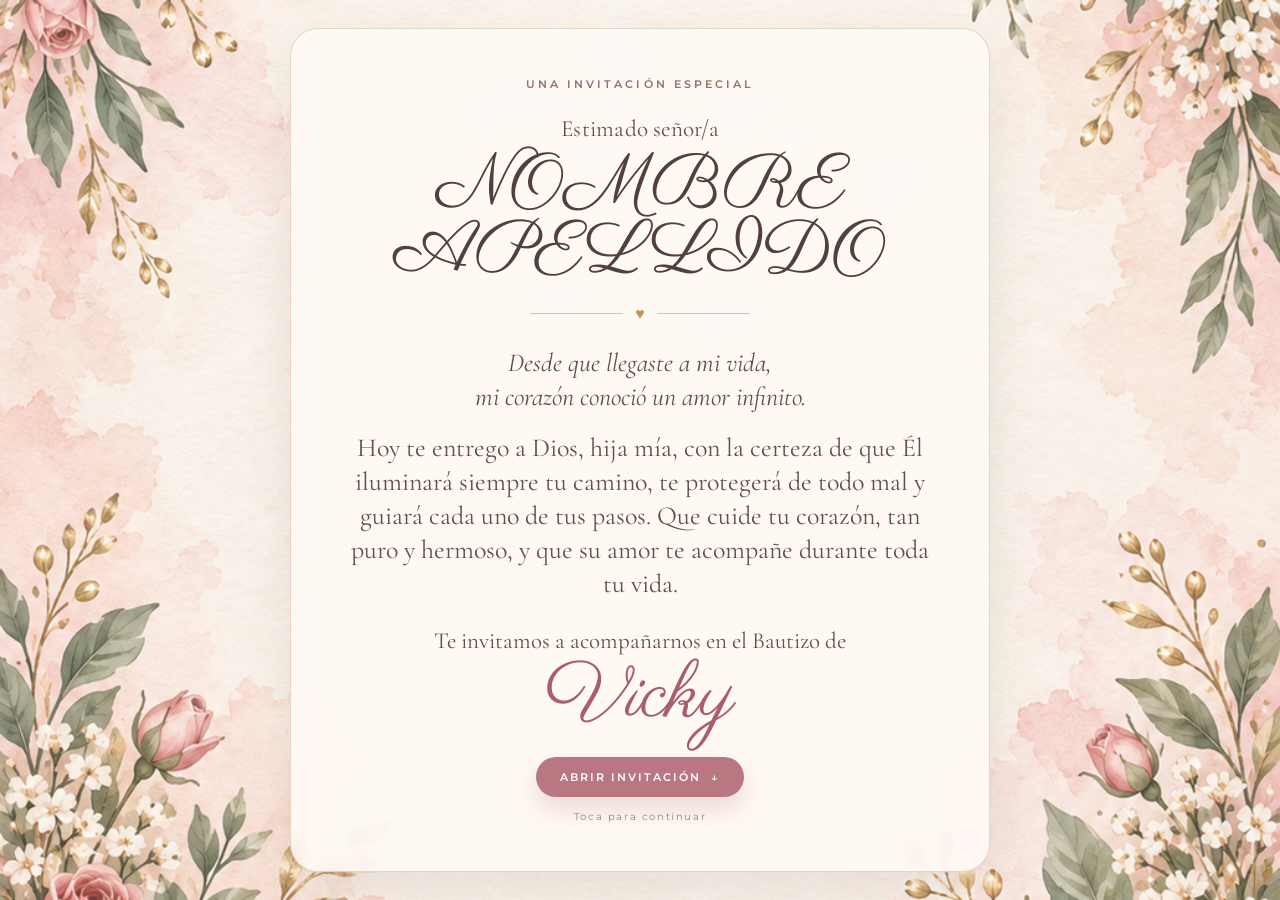
==== commit df78b20f: "Add files via upload" ====
--- a/index.html
+++ b/index.html
@@ -139,7 +139,6 @@
     </section>
   </div>
 
-  <script src="guests.js"></script>
   <script src="script.js"></script>
 </body>
 </html>
--- a/styles.css
+++ b/styles.css
@@ -75,17 +75,3 @@
 .opening__greeting,.opening__recipient-name{display:block;position:relative;}
 .opening__recipient-name{margin-top:0;}
 @media(max-width:420px){.opening__recipient{gap:8px;}}
-
-
-/* V9 — guest personalization */
-.opening__greeting { margin-bottom: 0.35rem; }
-.opening__recipient-name {
-  font-family: 'Parisienne', cursive;
-  font-size: clamp(3.2rem, 8vw, 5.6rem);
-  line-height: 0.98;
-  color: #5b4a45;
-  white-space: normal;
-}
-@media (max-width: 640px) {
-  .opening__recipient-name { font-size: clamp(2.7rem, 12vw, 4.2rem); }
-}
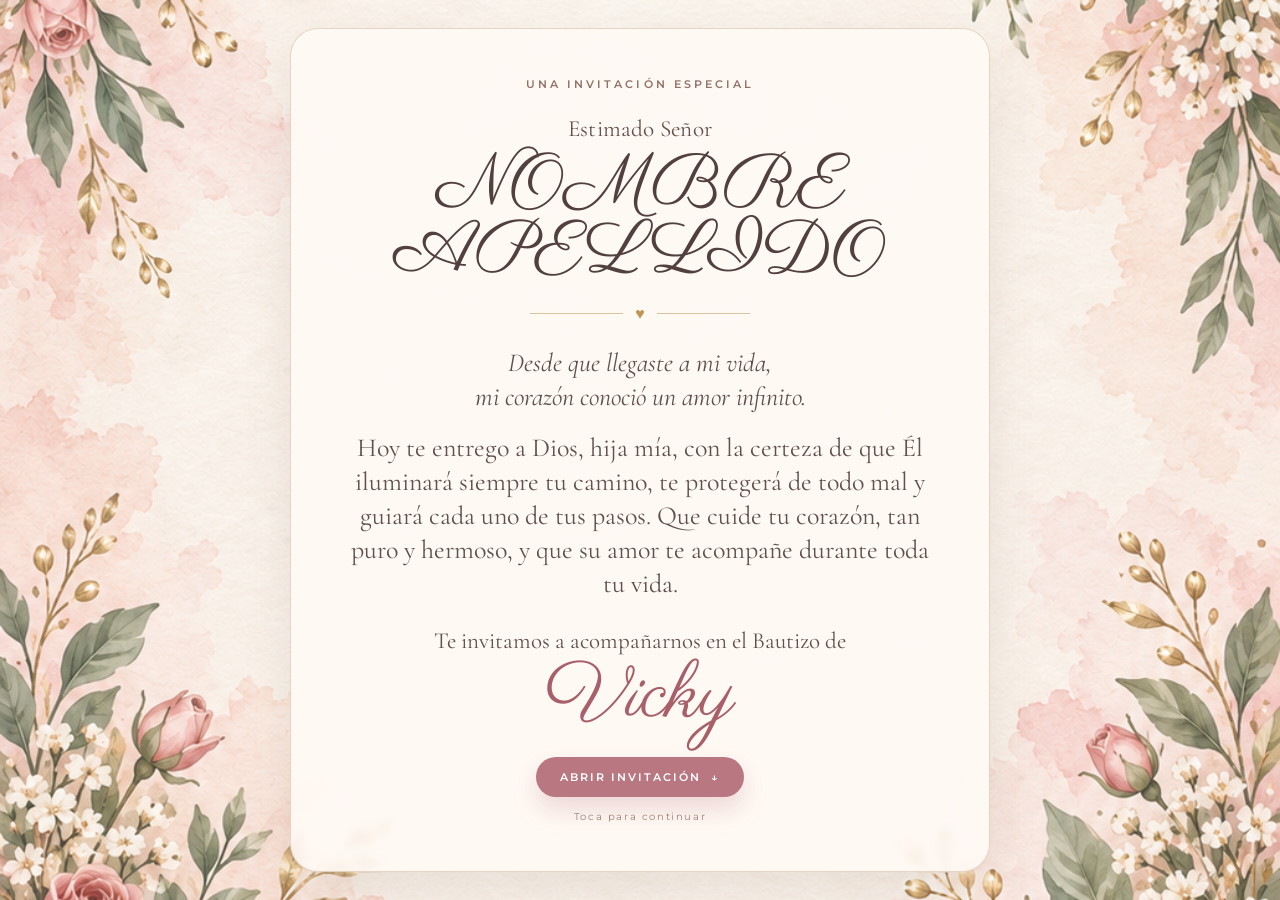
==== commit 4fc8e8da: "Add files via upload" ====
--- a/index.html
+++ b/index.html
@@ -15,7 +15,7 @@
   <div class="opening" id="opening">
     <div class="opening__card">
       <p class="eyebrow">UNA INVITACIÓN ESPECIAL</p>
-      <div class="opening__recipient"><div id="greeting" class="opening__greeting">Estimado señor/a</div><div id="recipientName" class="opening__recipient-name script">NOMBRE APELLIDO</div></div>
+      <div class="opening__recipient"><div id="greeting" class="opening__greeting">Estimado</div><div id="recipientName" class="opening__recipient-name script">NOMBRE APELLIDO</div><div id="familySuffix" class="opening__family-suffix">y Familia</div></div>
       <div class="opening__divider"><span></span><b>♥</b><span></span></div>
       <p class="opening__quote opening__quote--italic">Desde que llegaste a mi vida,<br>mi corazón conoció un amor infinito.</p>
       <p class="opening__quote opening__quote--dedication">Hoy te entrego a Dios, hija mía, con la certeza de que Él iluminará siempre tu camino, te protegerá de todo mal y guiará cada uno de tus pasos. Que cuide tu corazón, tan puro y hermoso, y que su amor te acompañe durante toda tu vida.</p>
--- a/styles.css
+++ b/styles.css
@@ -21,6 +21,7 @@
 .opening{min-height:100svh;background:linear-gradient(rgba(255,250,245,.18),rgba(255,250,245,.18)),url('assets/fondo-1.png') center/cover no-repeat;display:grid;place-items:center;padding:20px;position:relative;overflow:hidden}
 .opening__card{width:min(92vw,700px);background:rgba(255,250,245,.90);border:1px solid rgba(182,144,109,.34);box-shadow:var(--shadow);backdrop-filter:blur(5px);padding:42px 24px 34px;border-radius:28px;text-align:center;position:relative}
 .opening__recipient{font-family:'Cormorant Garamond',serif;font-size:25px;line-height:1.08;margin:26px 0 10px;color:#654f49;display:flex;flex-direction:column;align-items:center;gap:10px}.opening__greeting{font-size:.82em;letter-spacing:.01em}.opening__recipient-name{font-family:'Parisienne',cursive;font-size:2.05em;font-weight:400;line-height:.95;letter-spacing:0;color:#5a4541;display:block}
+.opening__family-suffix{font-family:'Cormorant Garamond',serif;font-size:.9em;line-height:1;color:#5a4541;margin-top:-2px;letter-spacing:.01em}.opening__family-suffix[hidden]{display:none}
 .opening__divider{display:flex;gap:12px;align-items:center;justify-content:center;margin:17px auto 23px;max-width:220px;color:var(--gold)}
 .opening__divider span{height:1px;background:var(--gold);opacity:.55;flex:1}.opening__divider b{font-weight:500;font-size:16px}
 .opening__quote{font-family:'Cormorant Garamond',serif;font-size:22px;line-height:1.3;margin:14px auto;max-width:590px}.opening__quote--italic{font-style:italic}.opening__quote--dedication{margin-top:18px}
